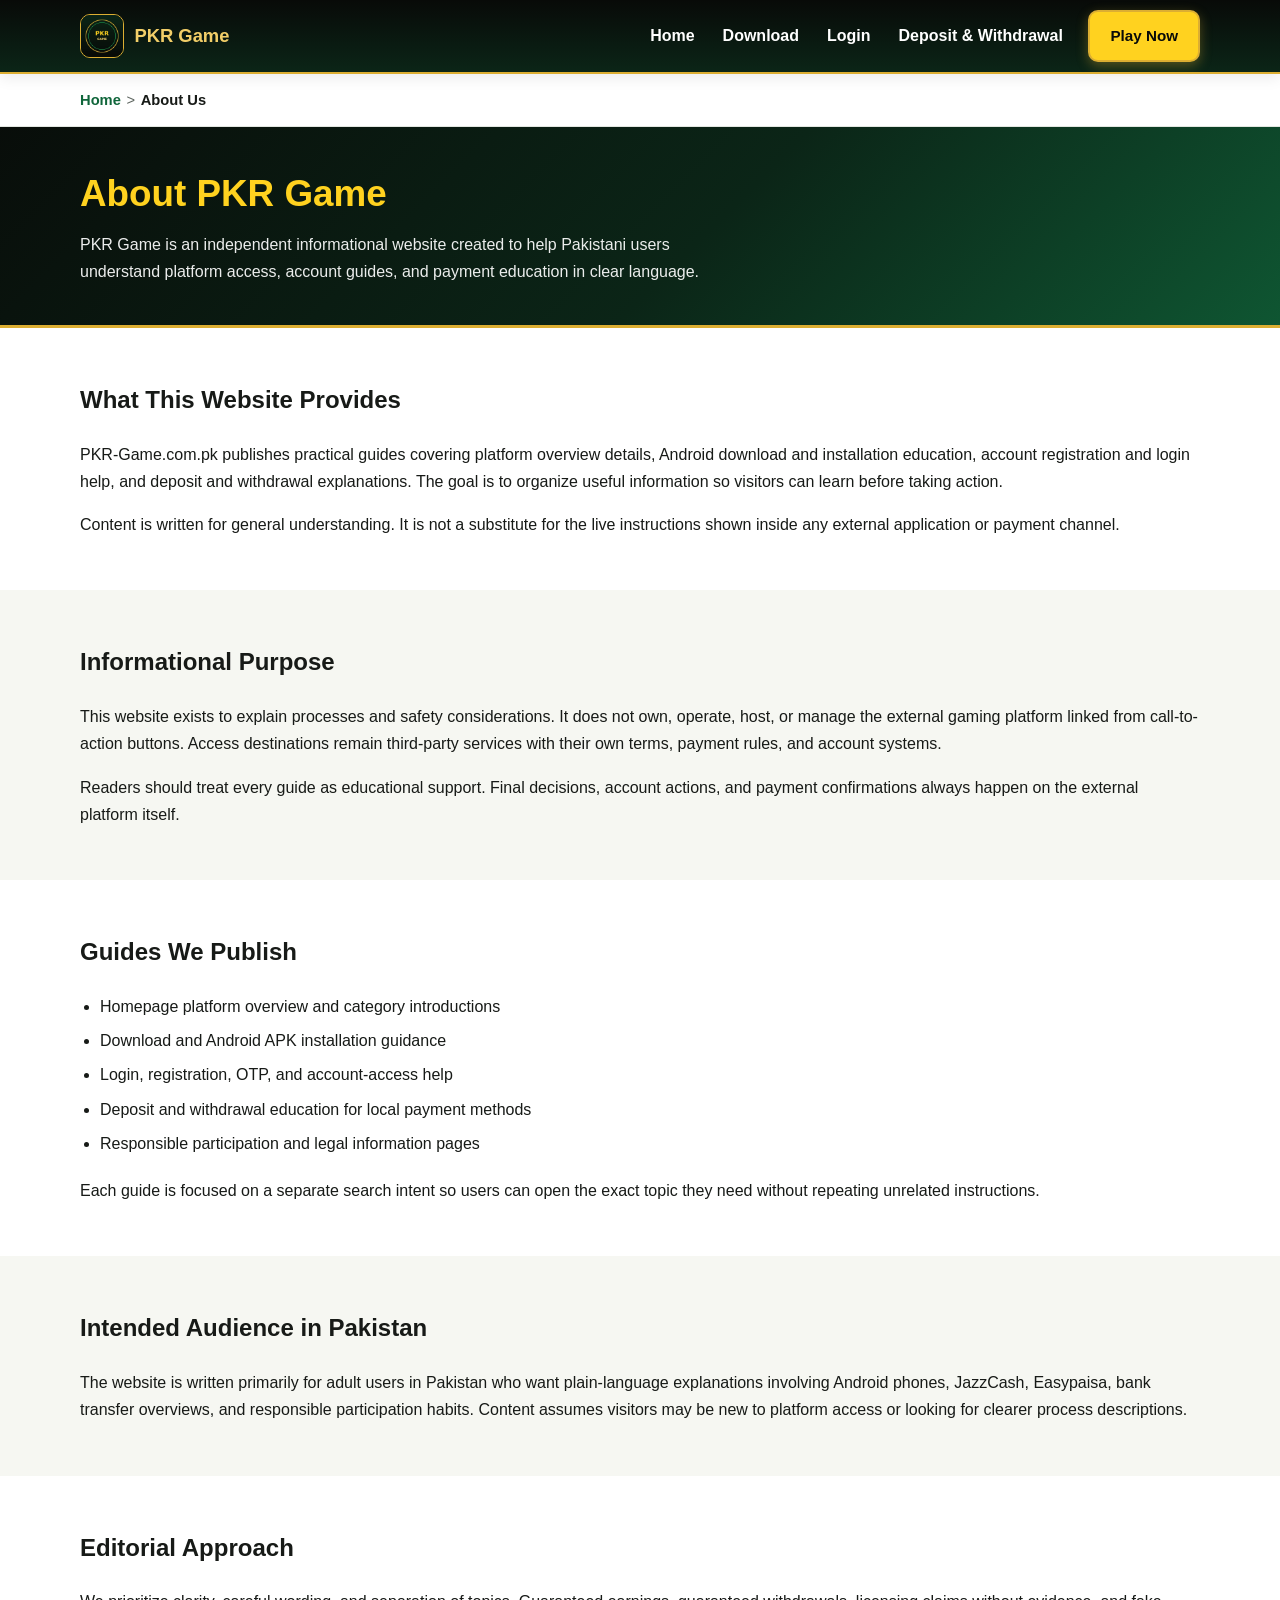
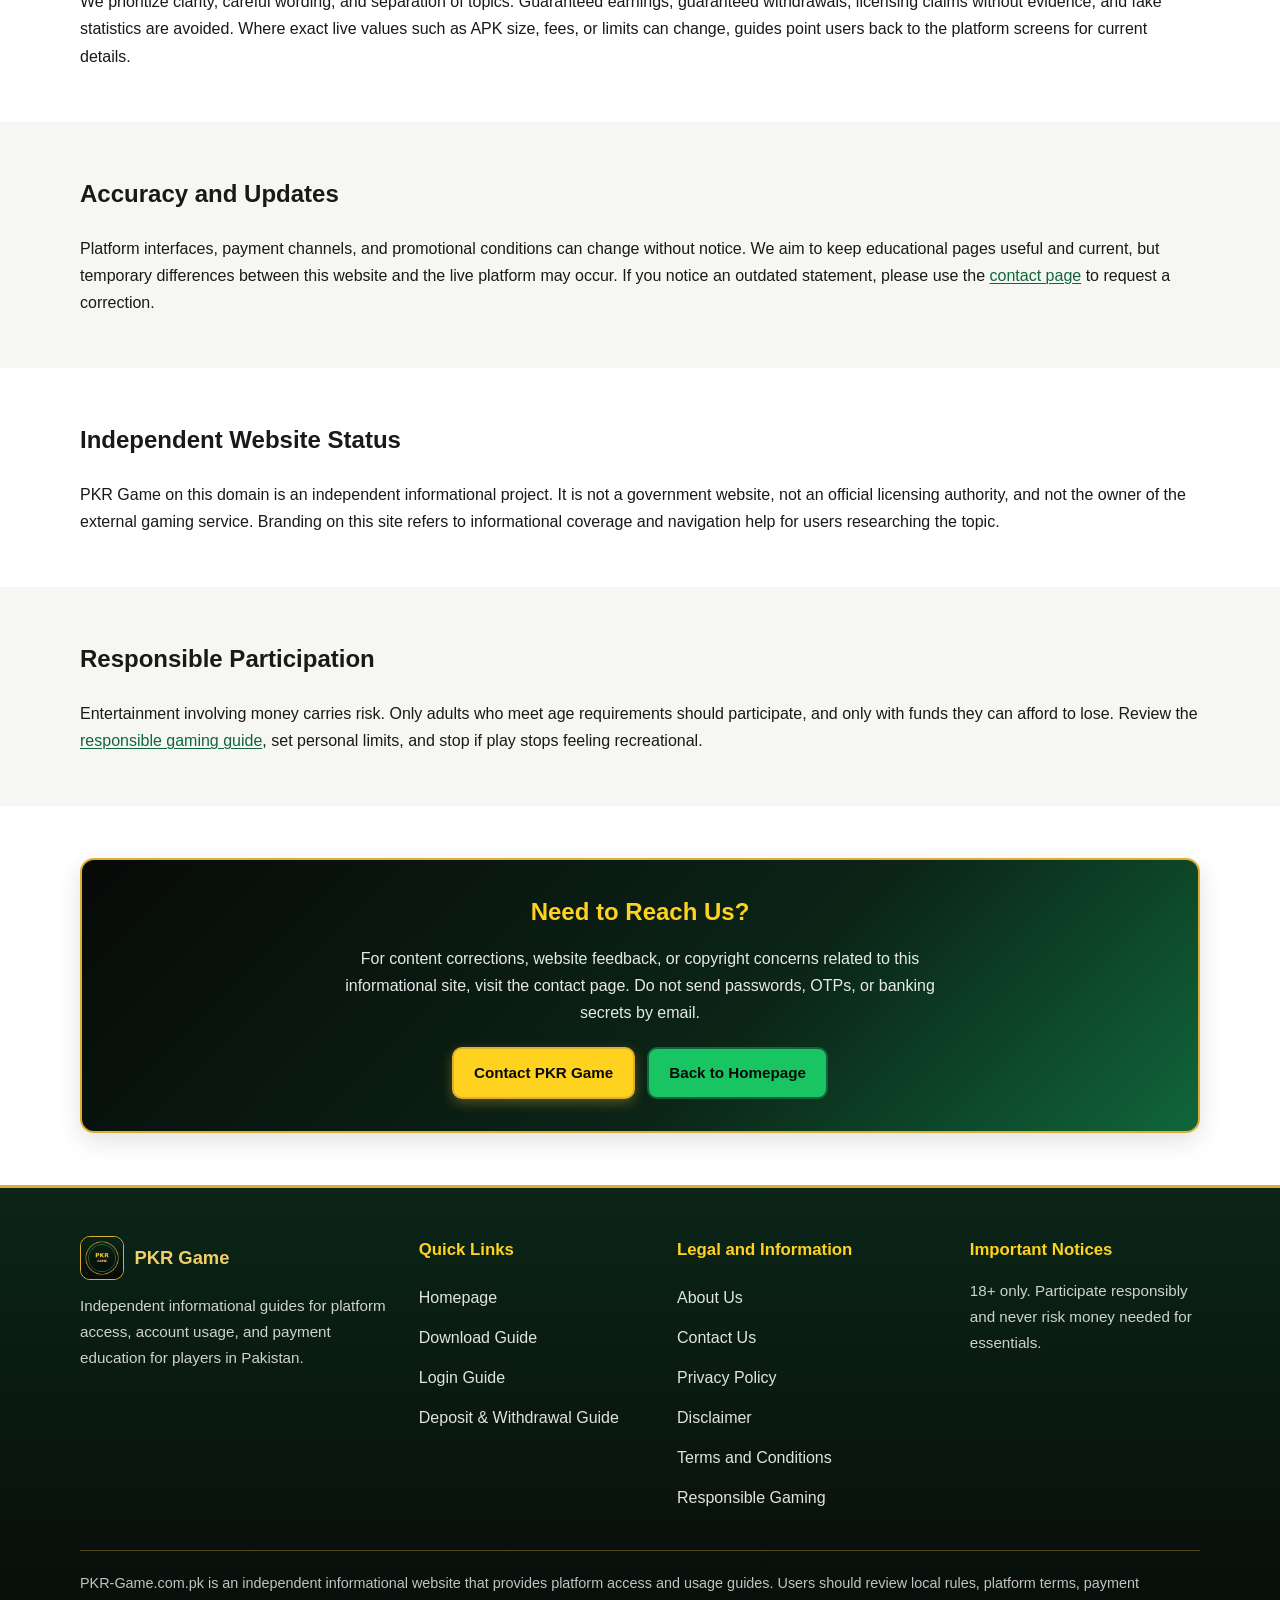
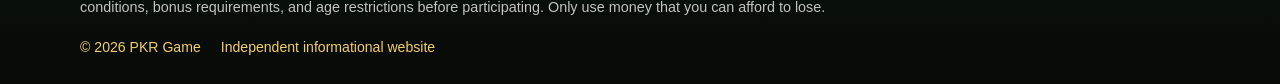
==== about-us/index.html @ 3cdc69b5 "Add legal and informational pages with footer updates Create about, contact, privacy, disclaimer, te" ====
<!DOCTYPE html>
<html lang="en" class="no-js">
<head>
  <script>document.documentElement.classList.remove("no-js");</script>
  <meta charset="UTF-8">
  <meta name="viewport" content="width=device-width, initial-scale=1.0">
  <title>About PKR Game – Independent Information Website</title>
  <meta name="description" content="Learn about PKR Game, our independent informational purpose, editorial approach, platform guides, responsible participation principles, and intended audience.">
  <link rel="canonical" href="https://pkr-game.com.pk/about-us/">
  <meta name="robots" content="index, follow, max-image-preview:large">
  <meta name="theme-color" content="#0b2517">
  <meta property="og:type" content="website">
  <meta property="og:title" content="About PKR Game – Independent Information Website">
  <meta property="og:description" content="Learn about PKR Game, our independent informational purpose, editorial approach, platform guides, responsible participation principles, and intended audience.">
  <meta property="og:url" content="https://pkr-game.com.pk/about-us/">
  <meta property="og:image" content="https://pkr-game.com.pk/assets/images/home-banner.webp">
  <meta property="og:site_name" content="PKR Game">
  <meta name="twitter:card" content="summary_large_image">
  <meta name="twitter:title" content="About PKR Game – Independent Information Website">
  <meta name="twitter:description" content="Learn about PKR Game, our independent informational purpose, editorial approach, platform guides, responsible participation principles, and intended audience.">
  <meta name="twitter:image" content="https://pkr-game.com.pk/assets/images/home-banner.webp">
  <link rel="icon" type="image/webp" href="../assets/images/favicon.webp">
  <link rel="manifest" href="../manifest.json">
  <link rel="stylesheet" href="../style.css">
  <script type="application/ld+json">
  {
    "@context": "https://schema.org",
    "@graph": [
      {
        "@type": "WebPage",
        "@id": "https://pkr-game.com.pk/about-us/#webpage",
        "url": "https://pkr-game.com.pk/about-us/",
        "name": "About PKR Game \u2013 Independent Information Website",
        "description": "Learn about PKR Game, our independent informational purpose, editorial approach, platform guides, responsible participation principles, and intended audience.",
        "inLanguage": "en"
      },
      {
        "@type": "BreadcrumbList",
        "@id": "https://pkr-game.com.pk/about-us/#breadcrumb",
        "itemListElement": [
          {
            "@type": "ListItem",
            "position": 1,
            "name": "Home",
            "item": "https://pkr-game.com.pk/"
          },
          {
            "@type": "ListItem",
            "position": 2,
            "name": "About Us",
            "item": "https://pkr-game.com.pk/about-us/"
          }
        ]
      }
    ]
  }
  </script>
  <script src="../script.js" defer></script>
</head>
<body>
  <a class="skip-link" href="#main-content">Skip to content</a>

  <header class="site-header">
    <div class="container header-inner">
      <a class="logo-link" href="/">
        <img src="../assets/images/pkr-game-logo.webp" alt="PKR Game logo" width="44" height="44">
        <span class="logo-text">PKR Game</span>
      </a>
      <button class="nav-toggle" type="button" aria-expanded="false" aria-controls="main-nav" aria-label="Open menu">
        <span class="nav-toggle-bar"></span>
        <span class="nav-toggle-bar"></span>
        <span class="nav-toggle-bar"></span>
      </button>
      <nav class="main-nav" id="main-nav" aria-label="Primary">
        <ul class="nav-list">
          <li><a href="/">Home</a></li>
          <li><a href="/pkr-game-download/">Download</a></li>
          <li><a href="/pkr-game-login/">Login</a></li>
          <li><a href="/Deposit-and-withdrawal/">Deposit &amp; Withdrawal</a></li>
        </ul>
        <div class="header-cta">
          <a class="btn btn-primary" href="https://www.okpkr1.com/?id=616425469" target="_blank" rel="nofollow sponsored noopener noreferrer">Play Now</a>
        </div>
      </nav>
    </div>
  </header>

  <nav class="breadcrumb" aria-label="Breadcrumb">
    <div class="container">
      <ol>
        <li><a href="/">Home</a></li>
        <li><span aria-current="page">About Us</span></li>
      </ol>
    </div>
  </nav>

  <main id="main-content">
    <section class="hero legal-hero" aria-labelledby="about-title">
      <div class="container">
        <h1 id="about-title">About PKR Game</h1>
        <p>PKR Game is an independent informational website created to help Pakistani users understand platform access, account guides, and payment education in clear language.</p>
      </div>
    </section>

    <section class="section section-alt">
      <div class="container prose">
        <h2>What This Website Provides</h2>
        <p>PKR-Game.com.pk publishes practical guides covering platform overview details, Android download and installation education, account registration and login help, and deposit and withdrawal explanations. The goal is to organize useful information so visitors can learn before taking action.</p>
        <p>Content is written for general understanding. It is not a substitute for the live instructions shown inside any external application or payment channel.</p>
      </div>
    </section>

    <section class="section">
      <div class="container prose">
        <h2>Informational Purpose</h2>
        <p>This website exists to explain processes and safety considerations. It does not own, operate, host, or manage the external gaming platform linked from call-to-action buttons. Access destinations remain third-party services with their own terms, payment rules, and account systems.</p>
        <p>Readers should treat every guide as educational support. Final decisions, account actions, and payment confirmations always happen on the external platform itself.</p>
      </div>
    </section>

    <section class="section section-alt">
      <div class="container prose">
        <h2>Guides We Publish</h2>
        <ul class="legal-list">
          <li>Homepage platform overview and category introductions</li>
          <li>Download and Android APK installation guidance</li>
          <li>Login, registration, OTP, and account-access help</li>
          <li>Deposit and withdrawal education for local payment methods</li>
          <li>Responsible participation and legal information pages</li>
        </ul>
        <p>Each guide is focused on a separate search intent so users can open the exact topic they need without repeating unrelated instructions.</p>
      </div>
    </section>

    <section class="section">
      <div class="container prose">
        <h2>Intended Audience in Pakistan</h2>
        <p>The website is written primarily for adult users in Pakistan who want plain-language explanations involving Android phones, JazzCash, Easypaisa, bank transfer overviews, and responsible participation habits. Content assumes visitors may be new to platform access or looking for clearer process descriptions.</p>
      </div>
    </section>

    <section class="section section-alt">
      <div class="container prose">
        <h2>Editorial Approach</h2>
        <p>We prioritize clarity, careful wording, and separation of topics. Guaranteed earnings, guaranteed withdrawals, licensing claims without evidence, and fake statistics are avoided. Where exact live values such as APK size, fees, or limits can change, guides point users back to the platform screens for current details.</p>
      </div>
    </section>

    <section class="section">
      <div class="container prose">
        <h2>Accuracy and Updates</h2>
        <p>Platform interfaces, payment channels, and promotional conditions can change without notice. We aim to keep educational pages useful and current, but temporary differences between this website and the live platform may occur. If you notice an outdated statement, please use the <a href="/contact-us/">contact page</a> to request a correction.</p>
      </div>
    </section>

    <section class="section section-alt">
      <div class="container prose">
        <h2>Independent Website Status</h2>
        <p>PKR Game on this domain is an independent informational project. It is not a government website, not an official licensing authority, and not the owner of the external gaming service. Branding on this site refers to informational coverage and navigation help for users researching the topic.</p>
      </div>
    </section>

    <section class="section">
      <div class="container prose">
        <h2>Responsible Participation</h2>
        <p>Entertainment involving money carries risk. Only adults who meet age requirements should participate, and only with funds they can afford to lose. Review the <a href="/responsible-gaming/">responsible gaming guide</a>, set personal limits, and stop if play stops feeling recreational.</p>
      </div>
    </section>

    <section class="section section-alt">
      <div class="container">
        <div class="cta-band">
          <h2>Need to Reach Us?</h2>
          <p>For content corrections, website feedback, or copyright concerns related to this informational site, visit the contact page. Do not send passwords, OTPs, or banking secrets by email.</p>
          <div class="cta-actions">
            <a class="btn btn-primary" href="/contact-us/">Contact PKR Game</a>
            <a class="btn btn-secondary" href="/">Back to Homepage</a>
          </div>
        </div>
      </div>
    </section>
  </main>

  <footer class="site-footer">
    <div class="container">
      <div class="footer-grid">
        <div class="footer-brand">
          <a class="logo-link" href="/">
            <img src="../assets/images/pkr-game-logo.webp" alt="PKR Game logo" width="44" height="44" loading="lazy">
            <span class="logo-text">PKR Game</span>
          </a>
          <p>Independent informational guides for platform access, account usage, and payment education for players in Pakistan.</p>
        </div>
        <div class="footer-col">
          <h2>Quick Links</h2>
          <ul class="footer-links">
            <li><a href="/">Homepage</a></li>
            <li><a href="/pkr-game-download/">Download Guide</a></li>
            <li><a href="/pkr-game-login/">Login Guide</a></li>
            <li><a href="/Deposit-and-withdrawal/">Deposit &amp; Withdrawal Guide</a></li>
          </ul>
        </div>
        <div class="footer-col">
          <h2>Legal and Information</h2>
          <ul class="footer-links">
            <li><a href="/about-us/">About Us</a></li>
            <li><a href="/contact-us/">Contact Us</a></li>
            <li><a href="/privacy-policy/">Privacy Policy</a></li>
            <li><a href="/disclaimer/">Disclaimer</a></li>
            <li><a href="/terms-and-conditions/">Terms and Conditions</a></li>
            <li><a href="/responsible-gaming/">Responsible Gaming</a></li>
          </ul>
        </div>
        <div class="footer-col">
          <h2>Important Notices</h2>
          <p>18+ only. Participate responsibly and never risk money needed for essentials.</p>
        </div>
      </div>
      <div class="footer-disclaimer">
        <p>PKR-Game.com.pk is an independent informational website that provides platform access and usage guides. Users should review local rules, platform terms, payment conditions, bonus requirements, and age restrictions before participating. Only use money that you can afford to lose.</p>
        <div class="footer-meta">
          <span>&copy; <span id="copyright-year">2026</span> PKR Game</span>
          <span>Independent informational website</span>
        </div>
      </div>
    </div>
  </footer>

  <button class="back-to-top" type="button" aria-label="Back to top">↑</button>
</body>
</html>
---- style.css ----
/* PKR Game – Shared Styles */
:root {
  --black: #080a08;
  --dark-green: #0b2517;
  --green: #19c463;
  --deep-green: #10663b;
  --yellow: #ffd21f;
  --golden: #dcae32;
  --light-gold: #f2ce68;
  --white: #ffffff;
  --light-background: #f6f7f2;
  --text-dark: #171a17;
  --text-muted: #5d655f;
  --shadow: 0 8px 24px rgba(8, 10, 8, 0.12);
  --shadow-soft: 0 4px 14px rgba(8, 10, 8, 0.08);
  --radius: 14px;
  --header-height: 72px;
  --max-width: 1120px;
  --transition: 0.25s ease;
}

*,
*::before,
*::after {
  box-sizing: border-box;
}

html {
  scroll-behavior: smooth;
}

body {
  margin: 0;
  font-family: Arial, Helvetica, sans-serif;
  font-size: 1rem;
  line-height: 1.7;
  color: var(--text-dark);
  background: var(--light-background);
}

img {
  max-width: 100%;
  height: auto;
  display: block;
}

a {
  color: var(--deep-green);
  text-decoration-thickness: 1px;
  text-underline-offset: 2px;
}

a:hover {
  color: var(--green);
}

:focus-visible {
  outline: 3px solid var(--yellow);
  outline-offset: 3px;
}

.skip-link {
  position: absolute;
  left: -9999px;
  top: 0;
  z-index: 10000;
  background: var(--yellow);
  color: var(--black);
  padding: 0.75rem 1rem;
  font-weight: 700;
}

.skip-link:focus {
  left: 1rem;
  top: 1rem;
}

.container {
  width: min(100% - 2rem, var(--max-width));
  margin-inline: auto;
}

/* Header */
.site-header {
  position: sticky;
  top: 0;
  z-index: 1000;
  background: linear-gradient(180deg, var(--black) 0%, var(--dark-green) 100%);
  border-bottom: 2px solid var(--golden);
  box-shadow: var(--shadow-soft);
  transition: box-shadow var(--transition);
}

.site-header.is-scrolled {
  box-shadow: 0 10px 28px rgba(0, 0, 0, 0.35);
}

.header-inner {
  display: flex;
  align-items: center;
  justify-content: space-between;
  min-height: var(--header-height);
  gap: 1rem;
}

.logo-link {
  display: inline-flex;
  align-items: center;
  gap: 0.65rem;
  color: var(--white);
  text-decoration: none;
  font-weight: 700;
  font-size: 1.15rem;
}

.logo-link img {
  width: 44px;
  height: 44px;
  border-radius: 10px;
  border: 1px solid var(--golden);
}

.logo-text {
  color: var(--light-gold);
}

.nav-toggle {
  display: none;
  background: transparent;
  border: 2px solid var(--golden);
  border-radius: 8px;
  width: 44px;
  height: 44px;
  padding: 0;
  cursor: pointer;
  align-items: center;
  justify-content: center;
  flex-direction: column;
  gap: 5px;
}

.nav-toggle-bar {
  display: block;
  width: 20px;
  height: 2px;
  background: var(--yellow);
}

.main-nav {
  display: flex;
  align-items: center;
  gap: 0.35rem;
}

.nav-list {
  display: flex;
  align-items: center;
  gap: 0.25rem;
  list-style: none;
  margin: 0;
  padding: 0;
}

.nav-list a {
  display: inline-flex;
  align-items: center;
  min-height: 44px;
  padding: 0.4rem 0.75rem;
  color: var(--white);
  text-decoration: none;
  border-radius: 8px;
  font-weight: 600;
}

.nav-list a:hover,
.nav-list a[aria-current="page"] {
  background: rgba(25, 196, 99, 0.18);
  color: var(--yellow);
}

.btn {
  display: inline-flex;
  align-items: center;
  justify-content: center;
  gap: 0.4rem;
  min-height: 44px;
  padding: 0.7rem 1.25rem;
  border-radius: 10px;
  border: 2px solid transparent;
  font-family: inherit;
  font-size: 0.95rem;
  font-weight: 700;
  text-decoration: none;
  cursor: pointer;
  transition: transform var(--transition), background var(--transition), box-shadow var(--transition), color var(--transition);
}

.btn:hover {
  transform: translateY(-1px);
}

.btn-primary {
  background: var(--yellow);
  color: var(--black);
  border-color: var(--golden);
  box-shadow: 0 4px 12px rgba(220, 174, 50, 0.35);
}

.btn-primary:hover {
  background: var(--light-gold);
  color: var(--black);
}

.btn-secondary {
  background: var(--green);
  color: var(--black);
  border-color: var(--deep-green);
}

.btn-secondary:hover {
  background: #22d972;
  color: var(--black);
}

.btn-outline {
  background: transparent;
  color: var(--white);
  border-color: var(--golden);
}

.btn-outline:hover {
  background: rgba(220, 174, 50, 0.15);
  color: var(--yellow);
}

.btn-outline-dark {
  background: var(--white);
  color: var(--text-dark);
  border-color: var(--golden);
}

.btn-outline-dark:hover {
  background: var(--light-gold);
  color: var(--black);
}

.header-cta {
  margin-left: 0.5rem;
}

/* Hero */
.hero {
  position: relative;
  background:
    linear-gradient(135deg, rgba(8, 10, 8, 0.88) 0%, rgba(11, 37, 23, 0.85) 55%, rgba(16, 102, 59, 0.75) 100%),
    var(--dark-green);
  color: var(--white);
  padding: 3.5rem 0 4rem;
  overflow: hidden;
  border-bottom: 3px solid var(--golden);
}

.hero-grid {
  display: grid;
  grid-template-columns: 1.1fr 0.9fr;
  gap: 2.5rem;
  align-items: center;
}

.hero h1 {
  margin: 0 0 1rem;
  font-size: clamp(1.75rem, 4vw, 2.55rem);
  line-height: 1.25;
  color: var(--yellow);
}

.hero-lead {
  margin: 0 0 1.5rem;
  font-size: 1.05rem;
  color: rgba(255, 255, 255, 0.92);
  max-width: 38rem;
}

.hero-actions {
  display: flex;
  flex-wrap: wrap;
  gap: 0.75rem;
}

.hero-media {
  position: relative;
  border-radius: var(--radius);
  overflow: hidden;
  border: 2px solid var(--golden);
  box-shadow: var(--shadow);
  background: linear-gradient(160deg, var(--dark-green), var(--black));
  min-height: 240px;
  aspect-ratio: 1200 / 630;
}

.hero-media img {
  width: 100%;
  height: 100%;
  object-fit: cover;
}

.breadcrumb {
  background: var(--white);
  border-bottom: 1px solid #e3e7e1;
  padding: 0.85rem 0;
  font-size: 0.92rem;
}

.breadcrumb ol {
  display: flex;
  flex-wrap: wrap;
  gap: 0.35rem;
  list-style: none;
  margin: 0;
  padding: 0;
  color: var(--text-muted);
}

.breadcrumb li:not(:last-child)::after {
  content: ">";
  margin-left: 0.35rem;
  color: var(--text-muted);
}

.breadcrumb a {
  color: var(--deep-green);
  text-decoration: none;
  font-weight: 600;
}

.breadcrumb [aria-current="page"] {
  color: var(--text-dark);
  font-weight: 700;
}

/* Sections */
.section {
  padding: 3.25rem 0;
}

.section-alt {
  background: var(--white);
}

.section-dark {
  background: linear-gradient(180deg, var(--dark-green), var(--black));
  color: var(--white);
  border-block: 2px solid var(--golden);
}

.section-dark h2,
.section-dark h3 {
  color: var(--yellow);
}

.section-dark p,
.section-dark li {
  color: rgba(255, 255, 255, 0.9);
}

.section-header {
  margin-bottom: 1.75rem;
  max-width: 46rem;
}

.section-header h2 {
  margin: 0 0 0.75rem;
  font-size: clamp(1.4rem, 3vw, 1.9rem);
  color: var(--text-dark);
  line-height: 1.3;
}

.section-dark .section-header h2 {
  color: var(--yellow);
}

.section-header p {
  margin: 0;
  color: var(--text-muted);
}

.section-dark .section-header p {
  color: rgba(255, 255, 255, 0.85);
}

.prose p {
  margin: 0 0 1rem;
}

.prose p:last-child {
  margin-bottom: 0;
}

.prose ul,
.prose ol {
  margin: 0 0 1.25rem;
  padding-left: 1.25rem;
}

.prose li {
  margin-bottom: 0.45rem;
}

.prose h2,
.prose h3 {
  margin-top: 0;
}

/* Cards */
.card-grid {
  display: grid;
  grid-template-columns: repeat(3, 1fr);
  gap: 1.25rem;
}

.card {
  background: var(--white);
  border: 1px solid #e2e6df;
  border-radius: var(--radius);
  padding: 1.35rem;
  box-shadow: var(--shadow-soft);
  transition: transform var(--transition), box-shadow var(--transition), border-color var(--transition);
}

.card:hover {
  transform: translateY(-3px);
  box-shadow: var(--shadow);
  border-color: var(--golden);
}

.card-icon {
  width: 44px;
  height: 44px;
  border-radius: 10px;
  display: inline-flex;
  align-items: center;
  justify-content: center;
  background: rgba(25, 196, 99, 0.12);
  border: 1px solid var(--green);
  color: var(--deep-green);
  margin-bottom: 0.85rem;
  font-weight: 700;
}

.card h3 {
  margin: 0 0 0.55rem;
  font-size: 1.1rem;
  color: var(--text-dark);
}

.card p {
  margin: 0;
  color: var(--text-muted);
  font-size: 0.96rem;
}

.category-grid {
  display: grid;
  grid-template-columns: repeat(2, 1fr);
  gap: 0.85rem;
}

.category-item {
  background: var(--light-background);
  border: 1px solid #dde3d8;
  border-left: 4px solid var(--green);
  border-radius: 10px;
  padding: 0.9rem 1rem;
  font-weight: 600;
  color: var(--text-dark);
}

/* Tables */
.table-wrap {
  overflow-x: auto;
  border-radius: var(--radius);
  border: 1px solid #dde3d8;
  background: var(--white);
  box-shadow: var(--shadow-soft);
}

.info-table {
  width: 100%;
  border-collapse: collapse;
  min-width: 480px;
}

.info-table th,
.info-table td {
  text-align: left;
  padding: 0.9rem 1rem;
  border-bottom: 1px solid #e7ebe4;
}

.info-table th {
  width: 38%;
  background: var(--dark-green);
  color: var(--yellow);
  font-weight: 700;
}

.info-table tr:last-child th,
.info-table tr:last-child td {
  border-bottom: none;
}

/* Steps */
.steps {
  counter-reset: step;
  list-style: none;
  margin: 0;
  padding: 0;
}

.steps li {
  position: relative;
  counter-increment: step;
  background: var(--white);
  border: 1px solid #e2e6df;
  border-radius: var(--radius);
  padding: 1.1rem 1.1rem 1.1rem 4rem;
  margin-bottom: 0.85rem;
  box-shadow: var(--shadow-soft);
}

.steps li::before {
  content: counter(step);
  position: absolute;
  left: 1rem;
  top: 1.05rem;
  width: 32px;
  height: 32px;
  border-radius: 50%;
  background: var(--yellow);
  color: var(--black);
  font-weight: 700;
  display: flex;
  align-items: center;
  justify-content: center;
  border: 2px solid var(--golden);
}

/* FAQ */
.faq-list {
  display: grid;
  gap: 0.75rem;
}

.faq-item {
  background: var(--white);
  border: 1px solid #e2e6df;
  border-radius: var(--radius);
  box-shadow: var(--shadow-soft);
  overflow: hidden;
}

.faq-question {
  width: 100%;
  display: flex;
  align-items: center;
  justify-content: space-between;
  gap: 1rem;
  min-height: 52px;
  padding: 1rem 1.15rem;
  background: transparent;
  border: none;
  text-align: left;
  font-family: inherit;
  font-size: 1rem;
  font-weight: 700;
  color: var(--text-dark);
  cursor: pointer;
}

.faq-question::after {
  content: "+";
  flex-shrink: 0;
  width: 28px;
  height: 28px;
  border-radius: 50%;
  border: 1px solid var(--golden);
  display: inline-flex;
  align-items: center;
  justify-content: center;
  color: var(--deep-green);
  font-size: 1.2rem;
  line-height: 1;
}

.faq-question[aria-expanded="true"]::after {
  content: "–";
}

.faq-answer {
  display: none;
  padding: 0 1.15rem 1.15rem;
  color: var(--text-muted);
}

.faq-item.is-open .faq-answer {
  display: block;
}

/* Keep FAQ answers readable when JavaScript is unavailable */
.no-js .faq-answer {
  display: block;
}

/* CTA band */
.cta-band {
  background: linear-gradient(135deg, var(--black), var(--dark-green) 60%, var(--deep-green));
  border: 2px solid var(--golden);
  border-radius: var(--radius);
  padding: 2rem;
  box-shadow: var(--shadow);
  text-align: center;
}

.cta-band h2 {
  margin: 0 0 0.75rem;
  color: var(--yellow);
}

.cta-band p {
  margin: 0 auto 1.25rem;
  max-width: 40rem;
  color: rgba(255, 255, 255, 0.9);
}

.cta-actions {
  display: flex;
  flex-wrap: wrap;
  justify-content: center;
  gap: 0.75rem;
}

.guide-links {
  display: grid;
  grid-template-columns: repeat(3, 1fr);
  gap: 1rem;
}

.guide-link-card {
  display: block;
  background: var(--white);
  border: 1px solid #e2e6df;
  border-radius: var(--radius);
  padding: 1.25rem;
  text-decoration: none;
  color: inherit;
  box-shadow: var(--shadow-soft);
  transition: transform var(--transition), border-color var(--transition);
}

.guide-link-card:hover {
  transform: translateY(-3px);
  border-color: var(--golden);
  color: inherit;
}

.guide-link-card h3 {
  margin: 0 0 0.5rem;
  color: var(--deep-green);
}

.guide-link-card p {
  margin: 0;
  color: var(--text-muted);
  font-size: 0.95rem;
}

.note-box {
  background: rgba(255, 210, 31, 0.12);
  border: 1px solid var(--golden);
  border-radius: 12px;
  padding: 1rem 1.15rem;
  margin: 1.25rem 0;
}

.note-box p {
  margin: 0;
  color: var(--text-dark);
}

.split-two {
  display: grid;
  grid-template-columns: 1fr 1fr;
  gap: 1.25rem;
}

/* Footer */
.site-footer {
  background: linear-gradient(180deg, var(--dark-green), var(--black));
  color: rgba(255, 255, 255, 0.88);
  border-top: 3px solid var(--golden);
  padding: 3rem 0 1.5rem;
}

.footer-grid {
  display: grid;
  grid-template-columns: 1.35fr 1fr 1.15fr 1fr;
  gap: 1.75rem;
  margin-bottom: 2rem;
}

.footer-brand .logo-link {
  margin-bottom: 0.85rem;
}

.footer-brand p,
.footer-col p {
  margin: 0;
  font-size: 0.95rem;
  color: rgba(255, 255, 255, 0.8);
}

.footer-col h2 {
  margin: 0 0 0.85rem;
  font-size: 1.05rem;
  color: var(--yellow);
}

.footer-links {
  list-style: none;
  margin: 0;
  padding: 0;
}

.footer-links a {
  display: inline-flex;
  min-height: 40px;
  align-items: center;
  color: rgba(255, 255, 255, 0.88);
  text-decoration: none;
}

.footer-links a:hover {
  color: var(--yellow);
}

.footer-disclaimer {
  border-top: 1px solid rgba(220, 174, 50, 0.35);
  padding-top: 1.25rem;
  font-size: 0.9rem;
  color: rgba(255, 255, 255, 0.75);
}

.footer-disclaimer p {
  margin: 0 0 0.75rem;
}

.footer-meta {
  display: flex;
  flex-wrap: wrap;
  gap: 0.75rem 1.25rem;
  margin-top: 1rem;
  font-size: 0.88rem;
  color: var(--light-gold);
}

/* Back to top */
.back-to-top {
  position: fixed;
  right: 1.1rem;
  bottom: 1.1rem;
  z-index: 900;
  width: 46px;
  height: 46px;
  border-radius: 50%;
  border: 2px solid var(--golden);
  background: var(--yellow);
  color: var(--black);
  font-size: 1.2rem;
  font-weight: 700;
  cursor: pointer;
  box-shadow: var(--shadow);
  opacity: 0;
  visibility: hidden;
  transform: translateY(8px);
  transition: opacity var(--transition), transform var(--transition), visibility var(--transition);
}

.back-to-top.is-visible {
  opacity: 1;
  visibility: visible;
  transform: translateY(0);
}

.back-to-top:hover {
  background: var(--light-gold);
}

/* 404 */
.error-page {
  min-height: 70vh;
  display: flex;
  align-items: center;
  padding: 3rem 0;
}

.error-box {
  text-align: center;
  background: var(--white);
  border: 2px solid var(--golden);
  border-radius: var(--radius);
  padding: 2.5rem 1.5rem;
  box-shadow: var(--shadow);
  max-width: 720px;
  margin-inline: auto;
}

.error-box h1 {
  margin: 0 0 0.75rem;
  color: var(--text-dark);
}

.error-box p {
  margin: 0 0 1.5rem;
  color: var(--text-muted);
}

/* Legal / contact page helpers */
.legal-hero {
  padding: 2.75rem 0 2.5rem;
}

.legal-hero h1 {
  margin: 0 0 0.85rem;
  font-size: clamp(1.7rem, 3.5vw, 2.3rem);
  color: var(--yellow);
}

.legal-hero p {
  margin: 0;
  max-width: 42rem;
  color: rgba(255, 255, 255, 0.92);
}

.contact-card {
  background: var(--white);
  border: 1px solid #e2e6df;
  border-radius: var(--radius);
  padding: 1.5rem;
  box-shadow: var(--shadow-soft);
}

.contact-card h2 {
  margin: 0 0 0.75rem;
  color: var(--text-dark);
}

.contact-email {
  display: inline-flex;
  align-items: center;
  min-height: 44px;
  font-weight: 700;
  font-size: 1.05rem;
  color: var(--deep-green);
  word-break: break-word;
}

.legal-list {
  margin: 0 0 1.25rem;
  padding-left: 1.25rem;
}

.legal-list li {
  margin-bottom: 0.45rem;
}

/* Utilities */
.mt-0 { margin-top: 0; }
.mb-0 { margin-bottom: 0; }
.mb-1 { margin-bottom: 1rem; }
.mb-2 { margin-bottom: 1.5rem; }
.text-center { text-align: center; }

@media (max-width: 1100px) {
  .footer-grid {
    grid-template-columns: 1fr 1fr;
  }
}

@media (max-width: 960px) {
  .hero-grid,
  .guide-links,
  .split-two {
    grid-template-columns: 1fr;
  }

  .card-grid {
    grid-template-columns: repeat(2, 1fr);
  }
}

@media (max-width: 800px) {
  .nav-toggle {
    display: inline-flex;
  }

  .main-nav {
    position: absolute;
    top: calc(var(--header-height) + 2px);
    left: 0;
    right: 0;
    background: var(--black);
    border-bottom: 2px solid var(--golden);
    padding: 0.75rem 1rem 1rem;
    display: none;
    flex-direction: column;
    align-items: stretch;
  }

  .main-nav.is-open {
    display: flex;
  }

  .nav-list {
    flex-direction: column;
    align-items: stretch;
  }

  .nav-list a {
    width: 100%;
  }

  .header-cta {
    margin: 0.5rem 0 0;
    width: 100%;
  }

  .header-cta .btn {
    width: 100%;
  }
}

@media (max-width: 640px) {
  .footer-grid,
  .card-grid,
  .category-grid {
    grid-template-columns: 1fr;
  }

  .contact-card {
    padding: 1.25rem;
  }

  .hero {
    padding: 2.5rem 0 3rem;
  }

  .section {
    padding: 2.5rem 0;
  }

  .cta-band {
    padding: 1.5rem;
  }

  .hero-actions .btn,
  .cta-actions .btn {
    width: 100%;
  }
}

@media (prefers-reduced-motion: reduce) {
  html {
    scroll-behavior: auto;
  }

  *,
  *::before,
  *::after {
    transition: none !important;
    animation: none !important;
  }
}
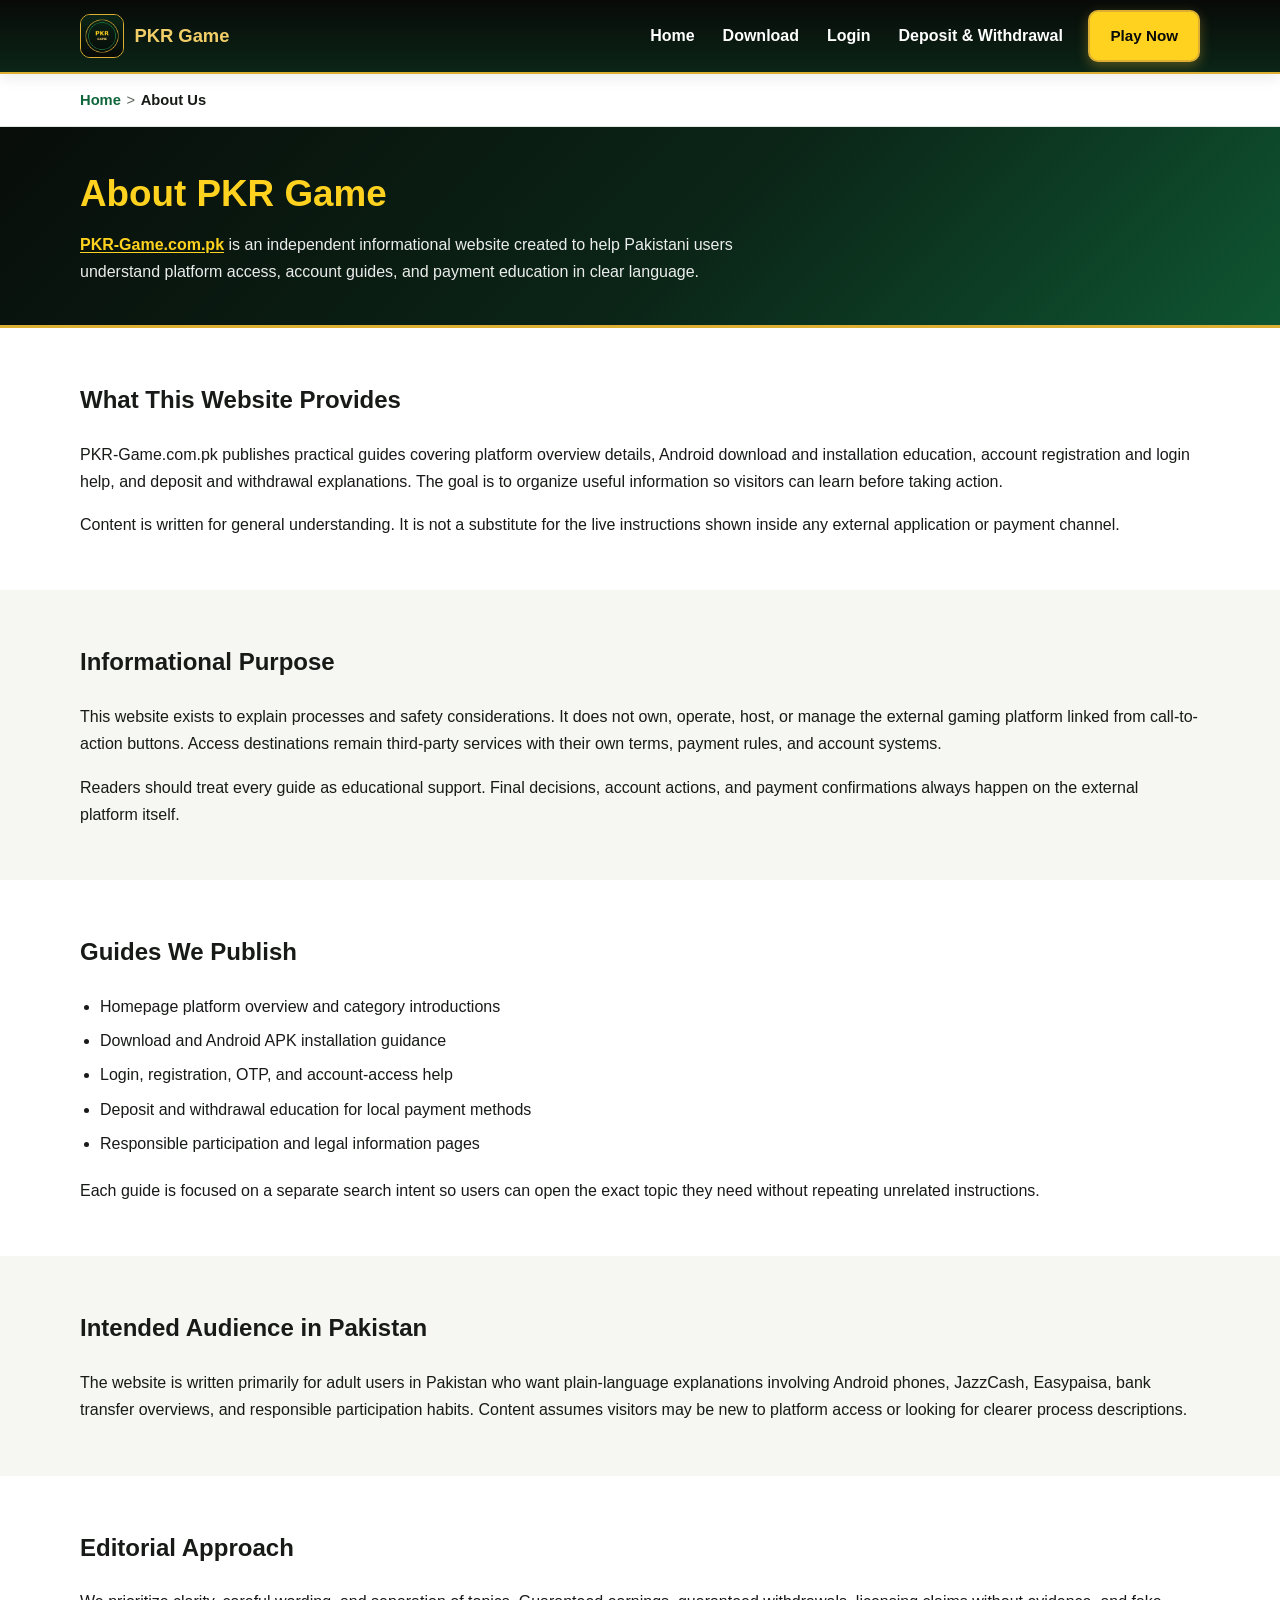
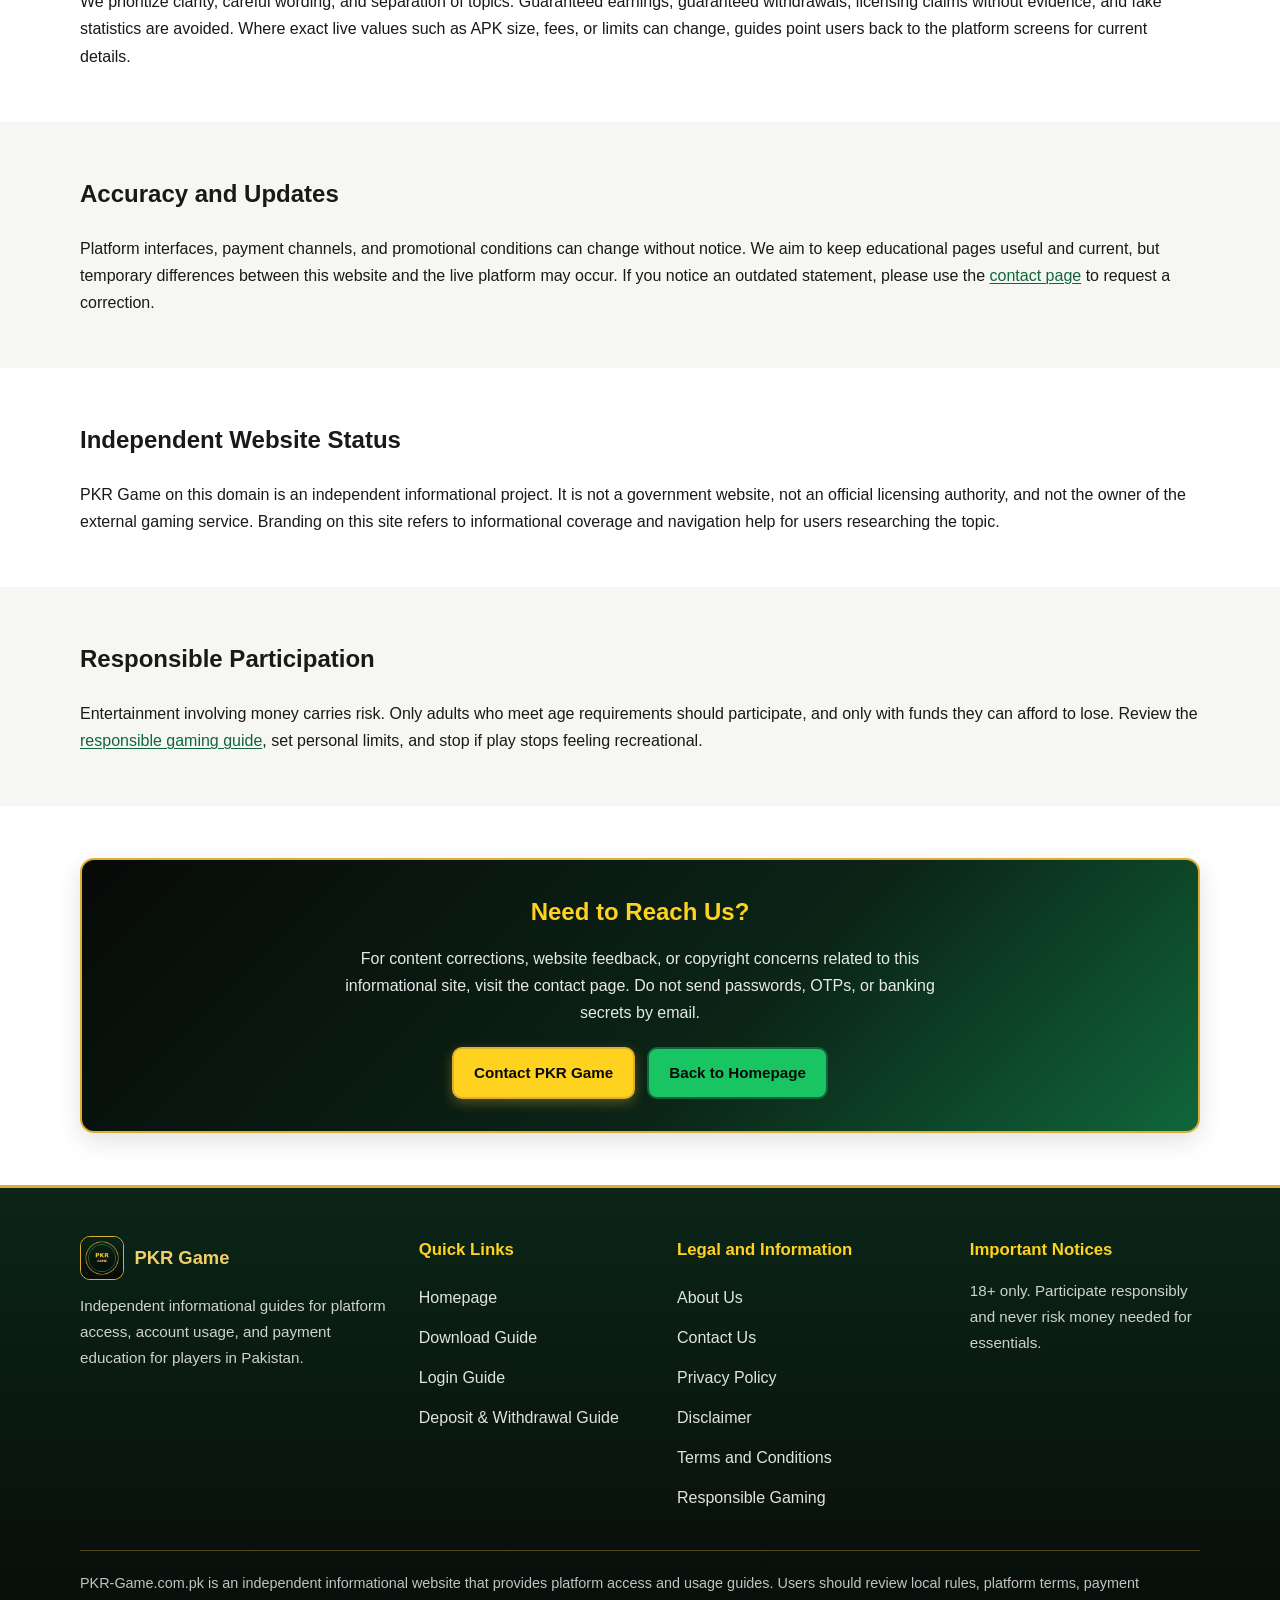
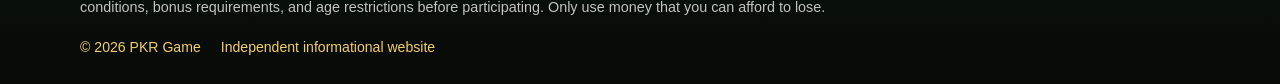
==== commit 01a64fb7: "Add homepage TOC, unify hero CTAs, and link legal pages home. Collapse the homepage table of content" ====
--- a/about-us/index.html
+++ b/about-us/index.html
@@ -98,7 +98,7 @@
     <section class="hero legal-hero" aria-labelledby="about-title">
       <div class="container">
         <h1 id="about-title">About PKR Game</h1>
-        <p>PKR Game is an independent informational website created to help Pakistani users understand platform access, account guides, and payment education in clear language.</p>
+        <p><a href="https://pkr-game.com.pk/">PKR-Game.com.pk</a> is an independent informational website created to help Pakistani users understand platform access, account guides, and payment education in clear language.</p>
       </div>
     </section>
 
--- a/style.css
+++ b/style.css
@@ -274,17 +274,130 @@
   color: var(--yellow);
 }
 
+#home-hero-title {
+  font-size: clamp(2.05rem, 4.6vw, 2.95rem);
+  color: var(--white);
+}
+
+.hero p,
+.hero .hero-lead {
+  color: var(--white);
+}
+
+.hero p a {
+  color: var(--yellow);
+  font-weight: 700;
+}
+
+.hero p a:hover {
+  color: var(--light-gold);
+}
+
 .hero-lead {
   margin: 0 0 1.5rem;
   font-size: 1.05rem;
-  color: rgba(255, 255, 255, 0.92);
   max-width: 38rem;
+}
+
+h2[id],
+h3[id] {
+  scroll-margin-top: calc(var(--header-height) + 0.85rem);
 }
 
 .hero-actions {
   display: flex;
   flex-wrap: wrap;
   gap: 0.75rem;
+  max-width: 100%;
+}
+
+.hero-actions .btn {
+  min-height: 44px;
+  padding: 0.7rem 1.25rem;
+  border-radius: 10px;
+  font-size: 0.95rem;
+  font-weight: 700;
+}
+
+/* Homepage table of contents */
+.toc-wrap {
+  padding: 0 0 1.25rem;
+  background: transparent;
+}
+
+.page-toc {
+  background: var(--light-background);
+  border: 1px solid #e2e6df;
+  border-left: 4px solid var(--green);
+  border-radius: 12px;
+  box-shadow: var(--shadow-soft);
+}
+
+.toc-toggle {
+  display: flex;
+  align-items: center;
+  justify-content: space-between;
+  gap: 0.75rem;
+  width: 100%;
+  min-height: 44px;
+  padding: 0.7rem 1rem;
+  cursor: pointer;
+  font-family: inherit;
+  font-weight: 700;
+  font-size: 0.98rem;
+  color: var(--text-dark);
+  list-style: none;
+}
+
+.toc-toggle::-webkit-details-marker,
+.toc-toggle::marker {
+  display: none;
+}
+
+.toc-toggle::after {
+  content: "+";
+  flex-shrink: 0;
+  width: 26px;
+  height: 26px;
+  border-radius: 50%;
+  border: 1px solid var(--golden);
+  display: inline-flex;
+  align-items: center;
+  justify-content: center;
+  color: var(--deep-green);
+  font-size: 1.1rem;
+  line-height: 1;
+}
+
+.page-toc[open] .toc-toggle::after {
+  content: "–";
+}
+
+.toc-list {
+  margin: 0;
+  padding: 0 1rem 0.85rem 2.1rem;
+}
+
+.toc-list li {
+  margin: 0;
+}
+
+.toc-list a {
+  display: inline-flex;
+  align-items: center;
+  min-height: 36px;
+  padding: 0.15rem 0;
+  color: var(--deep-green);
+  text-decoration: none;
+  font-weight: 600;
+  font-size: 0.94rem;
+}
+
+.toc-list a:hover,
+.toc-list a:focus-visible {
+  color: var(--green);
+  text-decoration: underline;
+  text-underline-offset: 2px;
 }
 
 .hero-media {
@@ -954,6 +1067,12 @@
     padding: 2.5rem 0 3rem;
   }
 
+  .hero p,
+  .hero .hero-lead,
+  #home-hero-title {
+    color: var(--white);
+  }
+
   .section {
     padding: 2.5rem 0;
   }
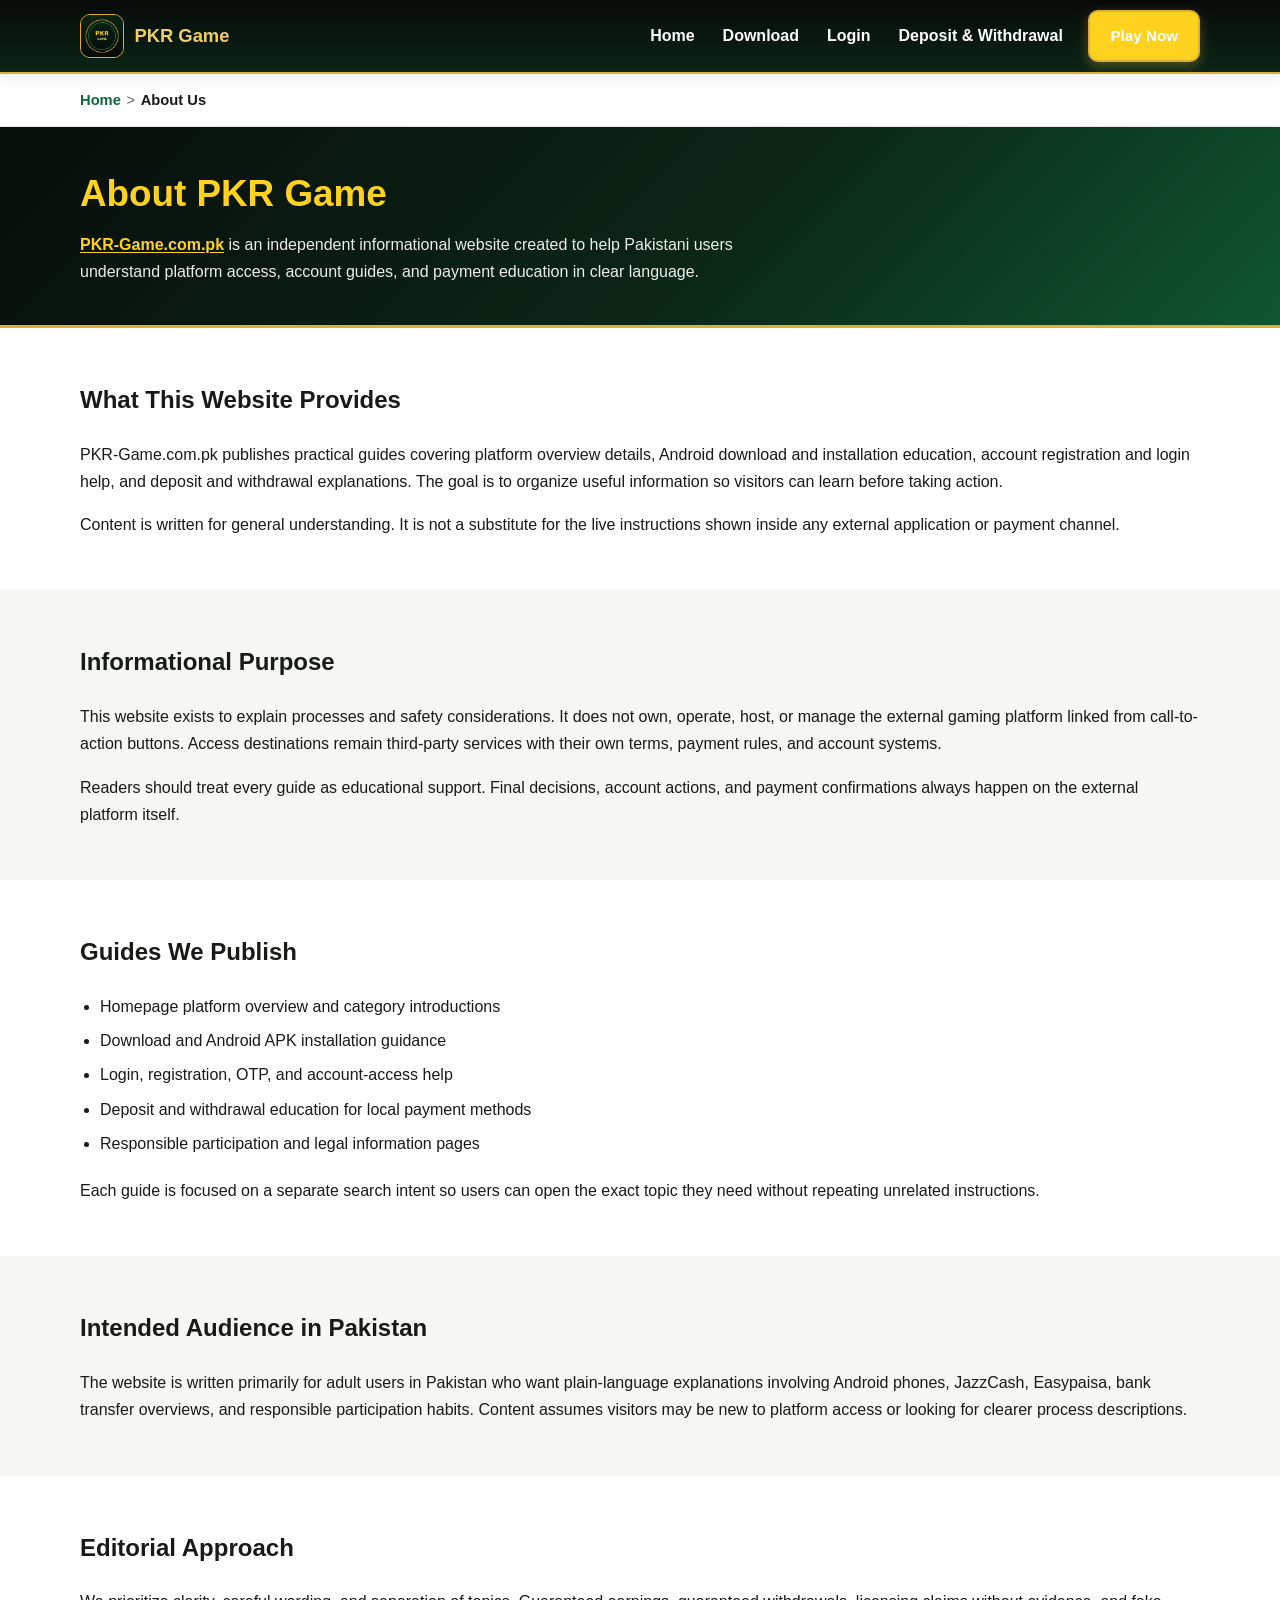
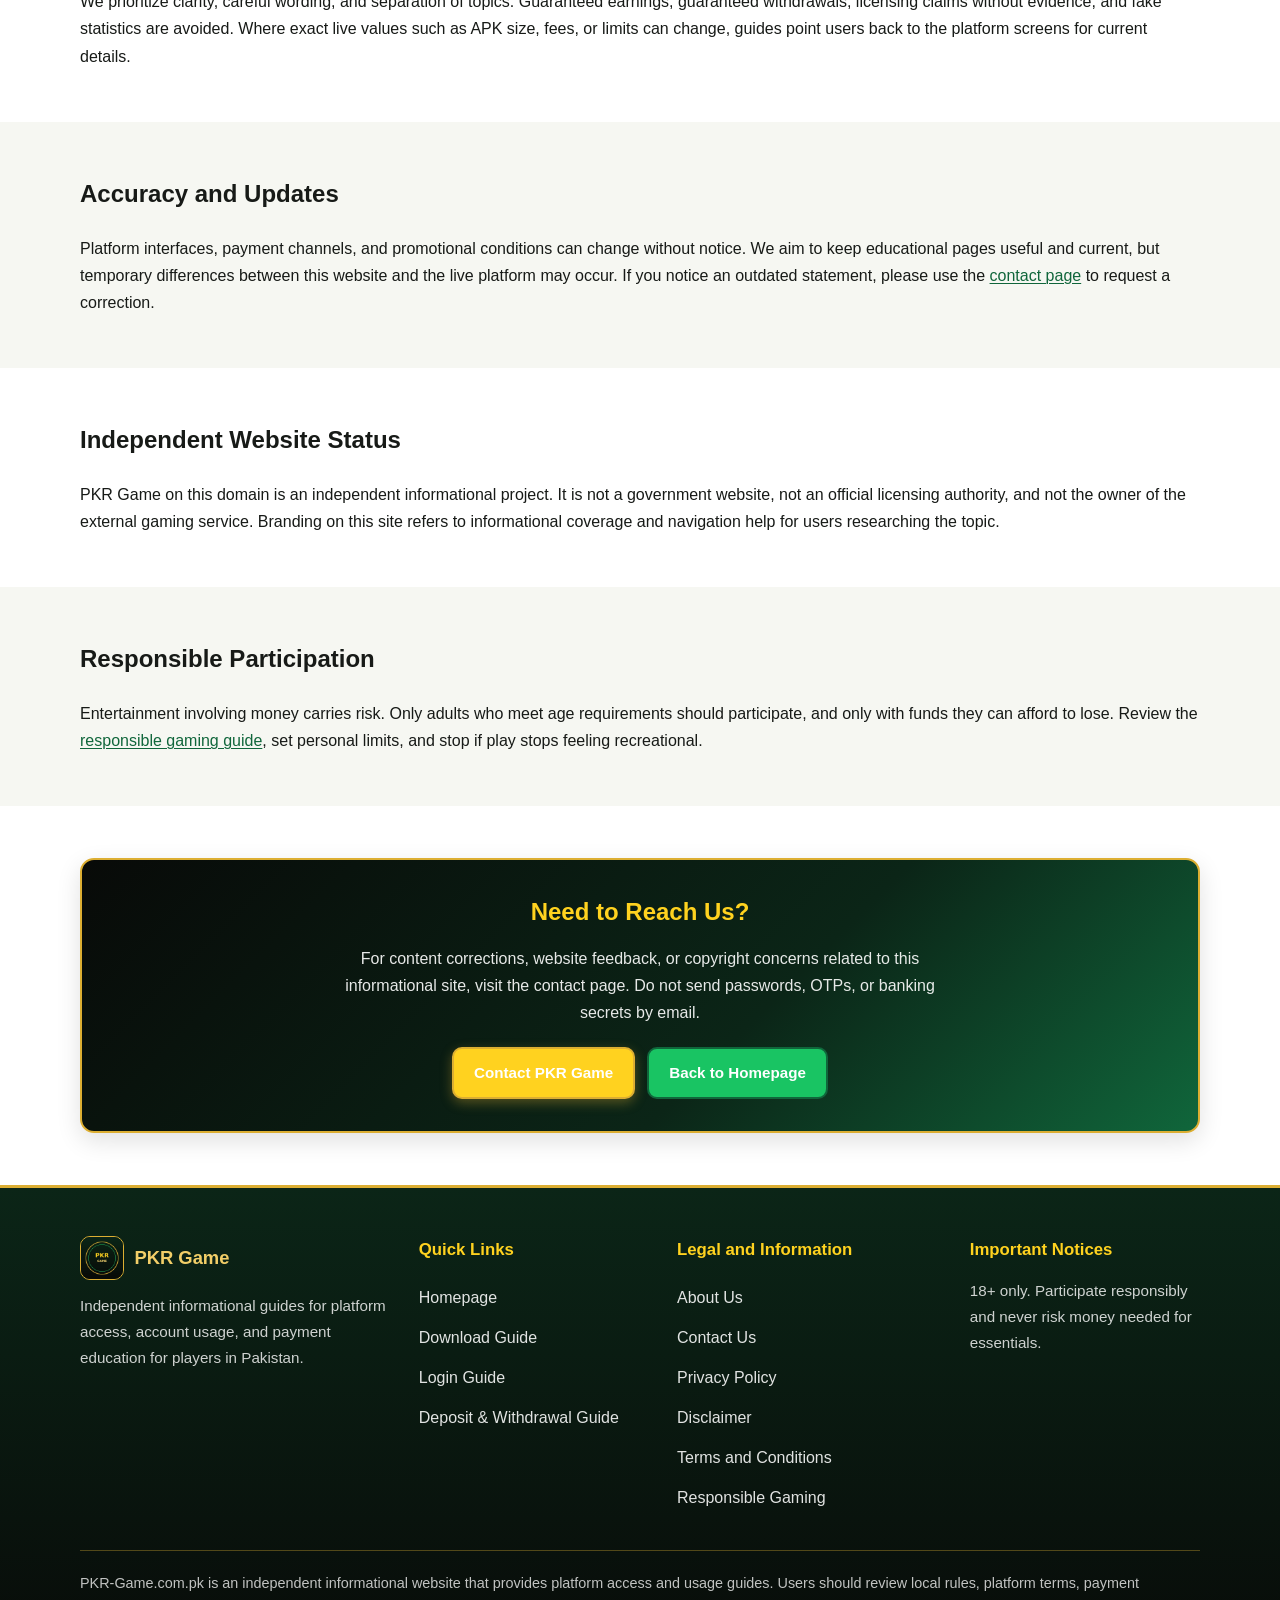
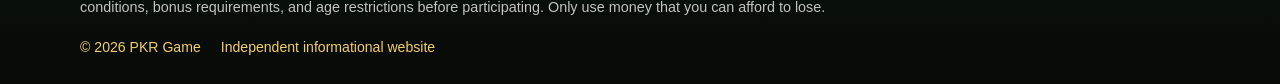
==== commit 96a5f949: "Update PKR Game logo, button text, feature icons, and CTA URL. Point the homepage feature image at t" ====
--- a/style.css
+++ b/style.css
@@ -201,47 +201,47 @@
 
 .btn-primary {
   background: var(--yellow);
-  color: var(--black);
+  color: #ffffff;
   border-color: var(--golden);
   box-shadow: 0 4px 12px rgba(220, 174, 50, 0.35);
 }
 
 .btn-primary:hover {
   background: var(--light-gold);
-  color: var(--black);
+  color: #ffffff;
 }
 
 .btn-secondary {
   background: var(--green);
-  color: var(--black);
+  color: #ffffff;
   border-color: var(--deep-green);
 }
 
 .btn-secondary:hover {
   background: #22d972;
-  color: var(--black);
+  color: #ffffff;
 }
 
 .btn-outline {
   background: transparent;
-  color: var(--white);
+  color: #ffffff;
   border-color: var(--golden);
 }
 
 .btn-outline:hover {
   background: rgba(220, 174, 50, 0.15);
-  color: var(--yellow);
+  color: #ffffff;
 }
 
 .btn-outline-dark {
   background: var(--white);
-  color: var(--text-dark);
+  color: #ffffff;
   border-color: var(--golden);
 }
 
 .btn-outline-dark:hover {
   background: var(--light-gold);
-  color: var(--black);
+  color: #ffffff;
 }
 
 .header-cta {
@@ -398,6 +398,122 @@
   color: var(--green);
   text-decoration: underline;
   text-underline-offset: 2px;
+}
+
+/* Screenshot slider */
+.screenshot-section .section-header {
+  margin-bottom: 1.25rem;
+}
+
+.screenshot-slider {
+  position: relative;
+  max-width: 720px;
+  margin: 0 auto;
+  background: linear-gradient(160deg, var(--dark-green), var(--black));
+  border: 2px solid var(--golden);
+  border-radius: var(--radius);
+  box-shadow: var(--shadow);
+  outline: none;
+  overflow: hidden;
+}
+
+.screenshot-slider:focus-visible {
+  box-shadow: 0 0 0 3px var(--yellow), var(--shadow);
+}
+
+.slider-viewport {
+  overflow: hidden;
+  border-radius: calc(var(--radius) - 2px);
+  touch-action: pan-y;
+}
+
+.slider-track {
+  display: flex;
+  transition: transform 0.5s ease;
+  will-change: transform;
+}
+
+.slider-slide {
+  flex: 0 0 100%;
+  min-width: 100%;
+  display: flex;
+  align-items: center;
+  justify-content: center;
+  min-height: 280px;
+  height: min(70vh, 640px);
+  padding: 0.75rem;
+  box-sizing: border-box;
+}
+
+.slider-slide img {
+  display: block;
+  width: auto;
+  height: auto;
+  max-width: 100%;
+  max-height: 100%;
+  object-fit: contain;
+  border-radius: 10px;
+  user-select: none;
+  -webkit-user-drag: none;
+}
+
+.slider-btn {
+  position: absolute;
+  top: 50%;
+  z-index: 2;
+  width: 44px;
+  height: 44px;
+  margin: 0;
+  padding: 0;
+  border-radius: 50%;
+  border: 2px solid var(--golden);
+  background: var(--yellow);
+  color: var(--black);
+  font-size: 1.55rem;
+  font-weight: 700;
+  line-height: 1;
+  cursor: pointer;
+  transform: translateY(-50%);
+  box-shadow: var(--shadow-soft);
+}
+
+.slider-btn:hover {
+  background: var(--light-gold);
+}
+
+.slider-prev {
+  left: 0.65rem;
+}
+
+.slider-next {
+  right: 0.65rem;
+}
+
+.slider-dots {
+  display: flex;
+  justify-content: center;
+  flex-wrap: wrap;
+  gap: 0.45rem;
+  padding: 0.7rem 0.75rem 0.9rem;
+}
+
+.slider-dot {
+  width: 12px;
+  height: 12px;
+  padding: 0;
+  border-radius: 50%;
+  border: 2px solid var(--golden);
+  background: transparent;
+  cursor: pointer;
+}
+
+.slider-dot.is-active,
+.slider-dot[aria-current="true"] {
+  background: var(--yellow);
+}
+
+.slider-dot:hover {
+  background: var(--light-gold);
 }
 
 .hero-media {
@@ -1073,6 +1189,25 @@
     color: var(--white);
   }
 
+  .slider-slide {
+    height: min(62vh, 520px);
+    min-height: 240px;
+    padding: 0.55rem;
+  }
+
+  .slider-btn {
+    width: 40px;
+    height: 40px;
+  }
+
+  .slider-prev {
+    left: 0.4rem;
+  }
+
+  .slider-next {
+    right: 0.4rem;
+  }
+
   .section {
     padding: 2.5rem 0;
   }
